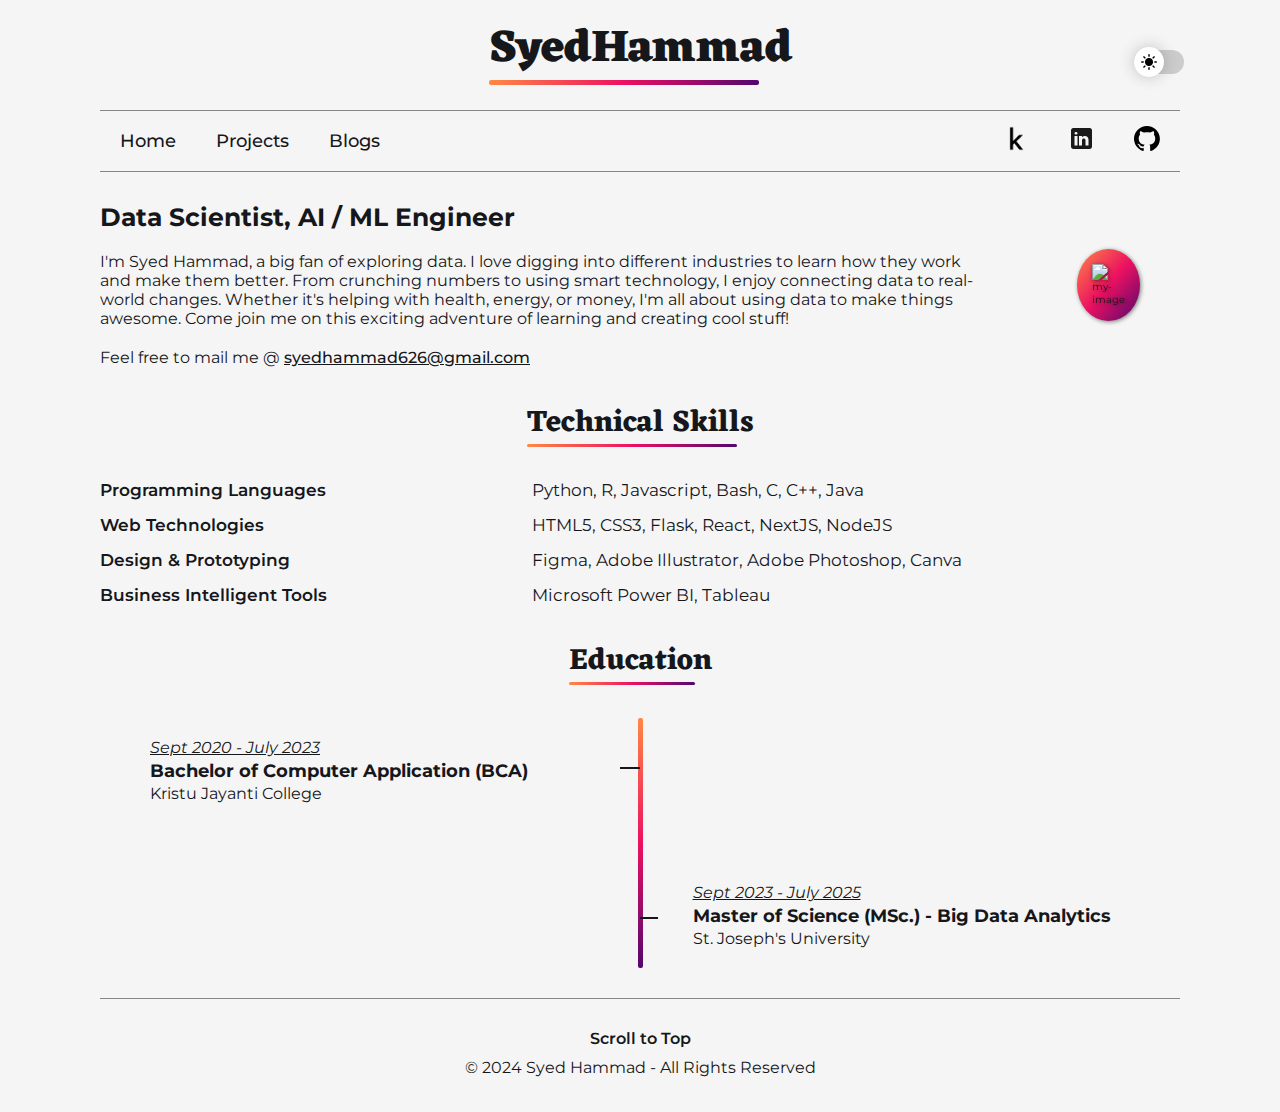
==== index.html @ 18327742 "completed home page" ====
<!DOCTYPE html>
<html lang="en">
  <head>
    <meta charset="UTF-8" />
    <meta name="viewport" content="width=device-width, initial-scale=1.0" />
    <link rel="preconnect" href="https://fonts.googleapis.com" />
    <link rel="preconnect" href="https://fonts.gstatic.com" crossorigin />
    <link
      href="https://fonts.googleapis.com/css2?family=Eczar:wght@400..800&family=Montserrat:ital,wght@0,100..900;1,100..900&display=swap"
      rel="stylesheet"
    />
    <link
      rel="stylesheet"
      href="https://cdnjs.cloudflare.com/ajax/libs/animate.css/4.1.1/animate.min.css"
    />
    <link rel="stylesheet" href="./style.css" />
    <title>Syed Hammad Portfolio</title>
  </head>
  <body>
    <header>
      <div class="heading">
        <h1 class="animate__animated animate__lightSpeedInLeft">SyedHammad</h1>
        <div class="heading-gradient"></div>
      </div>
      <nav class="animate__animated animate__fadeInRight animate__delay-0.5s">
        <ul>
          <li><a href="#">Home</a></li>
          <li><a href="/projects.html">Projects</a></li>
          <li><a href="/blogs.html">Blogs</a></li>
        </ul>
        <ul>
          <li>
            <a href="https://www.kaggle.com/starcoder06" target="_blank">
              <img
                src="./images/kaggle.png"
                alt="kaggle logo"
                class="kaggle-img"
              />
            </a>
          </li>
          <li>
            <a
              href="https://www.linkedin.com/in/syed-hammad-8ab98a194?lipi=urn%3Ali%3Apage%3Ad_flagship3_profile_view_base_contact_details%3By6BlKfgRSg2S%2FctoEmCOnQ%3D%3D"
              target="_blank"
            >
              <img
                src="./images/In-Blue-34.png"
                alt="LinkedIn logo"
                class="linkedin-img"
              />
            </a>
          </li>
          <li>
            <a href="https://github.com/SyedHammad06" target="_blank">
              <img
                src="./images/github-mark.svg"
                alt="github logo"
                class="github-img"
              />
            </a>
          </li>
        </ul>
      </nav>
    </header>
    <label id="switch" class="switch">
      <input type="checkbox" onchange="toggleTheme()" id="slider" />
      <span class="slider round"></span>
    </label>
    <main class="animate__animated animate__fadeIn animate__delay-0.5s">
      <aside>
        <h2>Data Scientist, AI / ML Engineer</h2>
        <p>
          I'm Syed Hammad, a big fan of exploring data. I love digging into
          different industries to learn how they work and make them better. From
          crunching numbers to using smart technology, I enjoy connecting data
          to real-world changes. Whether it's helping with health, energy, or
          money, I'm all about using data to make things awesome. Come join me
          on this exciting adventure of learning and creating cool stuff!
        </p>
        <p class="mail">
          Feel free to mail me @ <span>syedhammad626@gmail.com</span>
        </p>
      </aside>
      <aside>
        <div class="circle">
          <img src="./images/me.png" alt="my-image" />
        </div>
      </aside>
    </main>
    <section class="animate__animated animate__fadeIn animate__delay-0.5s">
      <div class="sub-heading">
        <h3>Technical Skills</h3>
        <div class="sub-heading-gradient"></div>
      </div>
      <div class="skills">
        <div class="skills-left">
          <p>Programming Languages</p>
          <p>Web Technologies</p>
          <p>Design & Prototyping</p>
          <p>Business Intelligent Tools</p>
        </div>
        <div class="skills-right">
          <p>Python, R, Javascript, Bash, C, C++, Java</p>
          <p>HTML5, CSS3, Flask, React, NextJS, NodeJS</p>
          <p>Figma, Adobe Illustrator, Adobe Photoshop, Canva</p>
          <p>Microsoft Power BI, Tableau</p>
        </div>
      </div>
    </section>
    <section class="animate__animated animate__fadeIn animate__delay-0.5s">
      <div class="sub-heading">
        <h3>Education</h3>
        <div class="sub-heading-gradient-2"></div>
      </div>
      <div class="education">
        <div class="education-1">
          <p class="year">Sept 2020 - July 2023</p>
          <p class="course">Bachelor of Computer Application (BCA)</p>
          <p class="clg">Kristu Jayanti College</p>
        </div>
        <div class="tree"></div>
        <div class="education-2">
          <p class="year">Sept 2023 - July 2025</p>
          <p class="course">Master of Science (MSc.) - Big Data Analytics</p>
          <p class="clg">St. Joseph's University</p>
        </div>
      </div>
    </section>
    <footer>
      <a href="#">Scroll to Top</a>
      <p>&copy; 2024 Syed Hammad - All Rights Reserved</p>
    </footer>
    <script>
      // function to set a given theme/color-scheme
      function setTheme(themeName) {
        localStorage.setItem('theme', themeName);
        document.documentElement.className = themeName;
      }

      // function to toggle between light and dark theme
      function toggleTheme() {
        if (localStorage.getItem('theme') === 'theme-dark') {
          setTheme('theme-light');
        } else {
          setTheme('theme-dark');
        }
      }

      // Immediately invoked function to set the theme on initial load
      (function () {
        if (localStorage.getItem('theme') === 'theme-dark') {
          setTheme('theme-dark');
        } else {
          setTheme('theme-light');
        }
      })();
    </script>
  </body>
</html>
---- style.css ----
/* :root {
  --gradient-1: #ff8844;
  --gradient-2: #ec1161;
  --gradient-3: #52076f;
  --color-grey: #868686;
  --color-white: #fff;
  --color-black: #000;
} */

.theme-light {
  --gradient-1: #ff8844;
  --gradient-2: #ec1161;
  --gradient-3: #52076f;
  --color-grey: #868686;
  --color-white: #f5f5f5;
  --color-black: #15171b;
}

.theme-dark {
  --gradient-1: #ff8844;
  --gradient-2: #ec1161;
  --gradient-3: #52076f;
  --color-grey: #868686;
  --color-white: #15171b;
  --color-black: #f5f5f5;
}

.theme-dark nav img {
  filter: invert(1);
}

* {
  margin: 0;
  padding: 0;
  box-sizing: border-box;
}

html {
  font-size: 62.5%;
  scroll-behavior: smooth;
}

body {
  font-family: 'Montserrat', sans-serif;
  padding-top: 1rem;
  padding-bottom: 2rem;
  padding-left: min(10%, 10rem);
  padding-right: min(10%, 10rem);
  color: var(--color-black);
  background-color: var(--color-white);
}

.heading {
  width: 100%;
  display: grid;
  justify-content: center;
}

h1 {
  font-family: 'Eczar', serif;
  font-weight: 800;
  font-size: 4.5rem;
}

.heading-gradient {
  width: 9ch;
  height: 5px;
  font-size: 4.6rem;
  background: linear-gradient(
    to right,
    var(--gradient-1),
    var(--gradient-2),
    var(--gradient-3)
  );
  margin-top: -1rem;
  border-radius: 2px;
}

nav {
  border-top: 1px solid var(--color-grey);
  border-bottom: 1px solid var(--color-grey);
  margin: 2rem 0 3rem 0;
  display: flex;
  justify-content: space-between;
  padding: 1.5rem 2rem;
}

nav ul {
  display: flex;
  align-items: center;
  gap: 4rem;
}

nav li {
  list-style: none;
}

nav a {
  text-decoration: none;
  color: var(--color-black);
  font-size: 1.8rem;
  font-weight: 500;
}

nav img {
  height: 2.5rem;
  width: auto;
}

main {
  display: flex;
  align-items: center;
  gap: 5rem;
}

aside {
  display: flex;
  flex-direction: column;
  gap: 2rem;
}

aside img {
  width: 28rem;
  height: auto;
  filter: drop-shadow(1px 1px 2px rgba(0, 0, 0, 0.5));
}

aside h2 {
  font-size: 2.5rem;
}

aside p {
  font-size: 1.6rem;
}

.github svg {
  fill: var(--color-black);
}

.mail span {
  text-decoration: underline;
  font-weight: 500;
}

.circle {
  background: linear-gradient(
    to right bottom,
    var(--gradient-1),
    var(--gradient-2),
    var(--gradient-3)
  );
  padding: 1.5rem;
  border-radius: 50%;
  margin: 0 4rem;
  filter: drop-shadow(1px 1px 2px rgba(0, 0, 0, 0.5));
}

section {
  margin: 3rem 0;
}

.sub-heading {
  width: 100%;
  display: grid;
  justify-content: center;
}

h3 {
  font-family: 'Eczar', serif;
  font-size: 3rem;
}

.sub-heading-gradient {
  width: 10ch;
  height: 3px;
  font-size: 3.1rem;
  background: linear-gradient(
    to right,
    var(--gradient-1),
    var(--gradient-2),
    var(--gradient-3)
  );
  margin-top: -0.6rem;
  border-radius: 2px;
}

.skills {
  display: flex;
  align-items: center;
  font-size: 1.7rem;
  margin-top: 3rem;
}

.skills p:not(:last-child) {
  margin-bottom: 1.5rem;
}

.skills-left {
  flex: 40%;
  font-weight: 600;
}

.skills-right {
  flex: 60%;
}

.sub-heading-gradient-2 {
  width: 6ch;
  height: 3px;
  font-size: 3.1rem;
  background: linear-gradient(
    to right,
    var(--gradient-1),
    var(--gradient-2),
    var(--gradient-3)
  );
  margin-top: -0.6rem;
  border-radius: 2px;
}

.tree {
  width: 5px;
  height: 25rem;
  font-size: 3.1rem;
  background: linear-gradient(
    to bottom,
    var(--gradient-1),
    var(--gradient-2),
    var(--gradient-3)
  );
  border-radius: 2px;
}

.education {
  display: flex;
  margin: 3rem 0;
  position: relative;
}

.education-1,
.education-2 {
  flex: 49%;
  padding-left: 5rem;
  font-size: 1.6rem;
}

.education-1 {
  margin-top: 2rem;
}

.education-1::after {
  content: '';
  position: absolute;
  display: block;
  width: 2rem;
  height: 2px;
  top: 20%;
  right: 50%;
  transform: translateY(-50%);
  background-color: var(--color-black);
}

.education-2 {
  align-self: flex-end;
  margin-bottom: 2rem;
}

.education-2::after {
  content: '';
  position: absolute;
  display: block;
  width: 1.8rem;
  height: 2px;
  top: 80%;
  left: 50%;
  transform: translateY(-50%);
  background-color: var(--color-black);
}

.year {
  font-style: italic;
  text-decoration: underline;
}

.course {
  font-size: 1.8rem;
  font-weight: 700;
  margin: 0.25rem 0;
}

footer {
  border-top: 1px solid var(--color-grey);
  padding-top: 2rem;
  padding-bottom: 1.5rem;
  text-align: center;
  font-size: 1.6rem;
}

footer a {
  display: inline-block;
  padding: 1rem;
  color: inherit;
  text-decoration: none;
  font-weight: 600;
}

.switch {
  position: absolute;
  top: 5.5%;
  right: 7.5%;
  display: inline-block;
  width: 50px;
  height: 24px;
}

/* Hide default HTML checkbox */
.switch input {
  opacity: 0;
  width: 0;
  height: 0;
}

/* The slider */
.slider {
  position: absolute;
  cursor: pointer;
  top: 0;
  left: 0;
  right: 0;
  bottom: 0;
  background-color: #ccc;
  -webkit-transition: 0.4s;
  transition: 0.4s;
}

.slider:before {
  position: absolute;
  content: '';
  height: 10px;
  width: 10px;
  left: 0px;
  bottom: 4px;
  padding: 10px;
  top: 0;
  bottom: 0;
  margin: auto 0;
  -webkit-transition: 0.4s;
  transition: 0.4s;
  box-shadow: 0 0px 15px #2020203d;
  background: white url('/images/sun.png');
  background-repeat: no-repeat;
  background-position: center;
}

input:checked + .slider {
  background-color: #545b65;
}

input:focus + .slider {
  box-shadow: 0 0 1px #15171b;
}

input:checked + .slider:before {
  -webkit-transform: translateX(20px);
  -ms-transform: translateX(20px);
  transform: translateX(20px);
  background: white url('/images/moon.png');
  background-repeat: no-repeat;
  background-position: center;
}

/* Rounded sliders */
.slider.round {
  border-radius: 34px;
}

.slider.round:before {
  border-radius: 50%;
}

@media (max-width: 768px) {
  body {
    padding-left: min(5%, 10rem);
    padding-right: min(5%, 10rem);
  }

  main {
    gap: 5%;
  }

  aside {
    flex: unset;
  }

  aside img {
    width: 22rem;
    height: auto;
  }

  .circle {
    width: 25rem;
    height: 25rem;
    margin: 0 auto;
    display: grid;
    place-items: center;
  }

  .education-1 {
    padding-left: 0;
  }

  .education-2 {
    padding-left: 5%;
  }
}

@media (max-width: 500px) {
  html {
    font-size: 50%;
  }

  .switch {
    width: 30px;
    height: 15px;
  }

  .slider:before {
    height: 6px;
    width: 6px;
    left: 0px;
    bottom: 0;
    padding: 8px;
  }

  input:checked + .slider:before {
    -webkit-transform: translateX(10px);
    -ms-transform: translateX(10px);
    transform: translateX(10px);
  }

  aside:is(:last-of-type) {
    margin-bottom: 3rem;
  }

  main {
    display: flex;
    flex-direction: column-reverse;
  }

  h1 {
    font-size: 3.8rem;
  }

  .heading-gradient {
    width: 9ch;
    height: 4px;
    font-size: 4rem;
  }

  nav {
    padding: 1rem 1.5rem;
  }

  nav ul {
    gap: 2rem;
  }

  .skills-left p,
  .skills-right p {
    display: block;
    height: 3.2rem;
  }

  .skills {
    font-size: 1.6rem;
    align-items: flex-start;
    gap: 1rem;
  }
}

@media (min-width: 1440px) {
  body {
    max-width: 1440px;
    margin: 0 auto;
    position: relative;
  }

  .switch {
    top: 3.5%;
  }
}
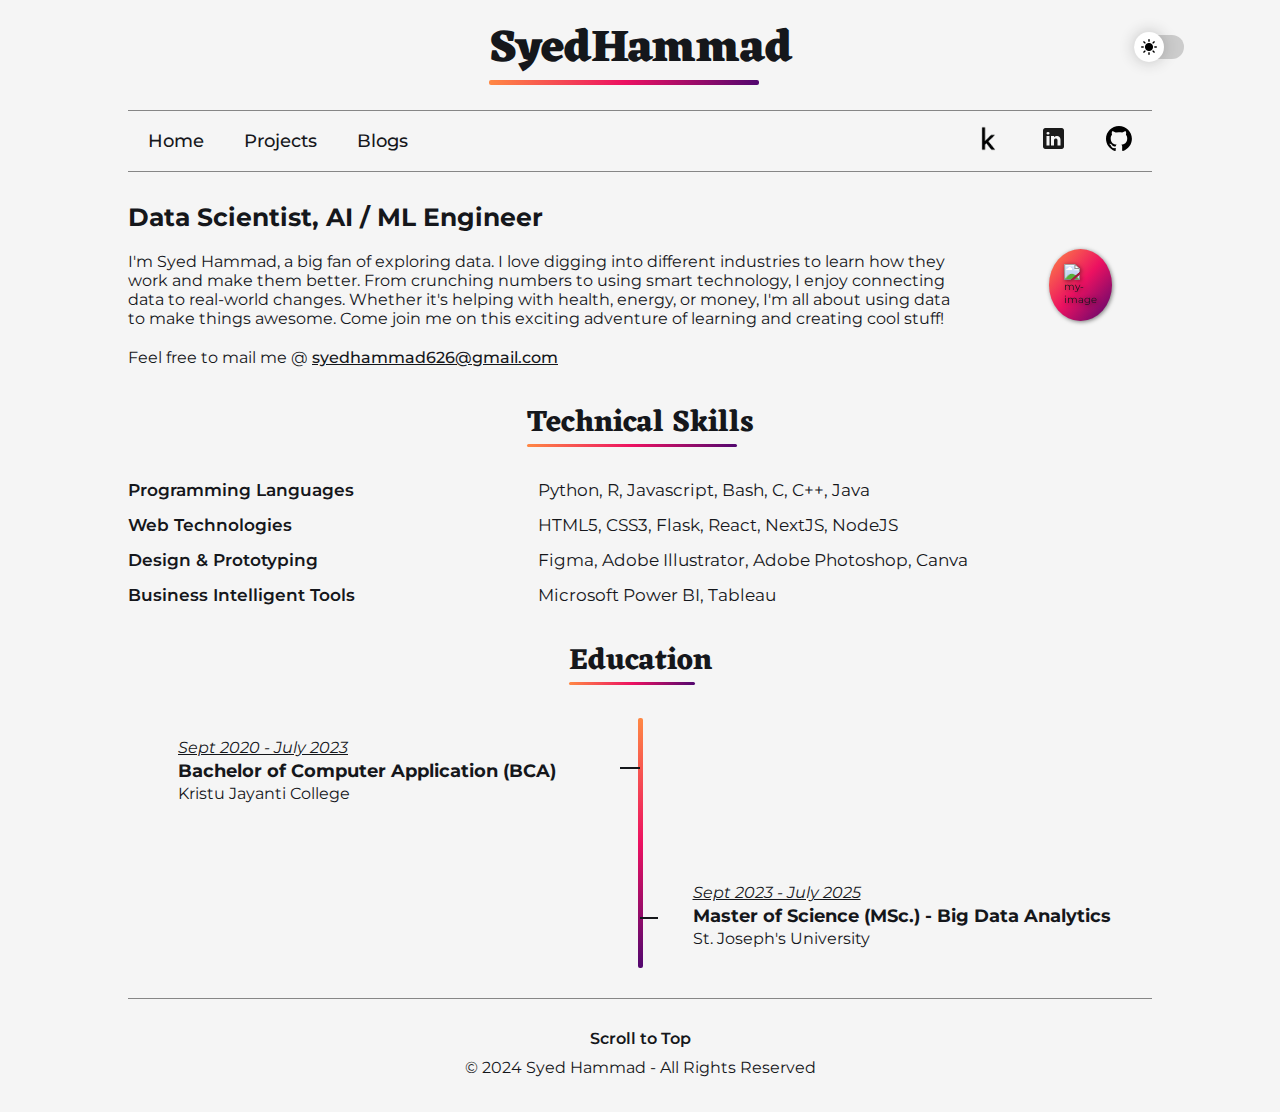
==== commit 1b53404f: "fixed animation issue" ====
--- a/index.html
+++ b/index.html
@@ -9,20 +9,16 @@
       href="https://fonts.googleapis.com/css2?family=Eczar:wght@400..800&family=Montserrat:ital,wght@0,100..900;1,100..900&display=swap"
       rel="stylesheet"
     />
-    <link
-      rel="stylesheet"
-      href="https://cdnjs.cloudflare.com/ajax/libs/animate.css/4.1.1/animate.min.css"
-    />
     <link rel="stylesheet" href="./style.css" />
     <title>Syed Hammad Portfolio</title>
   </head>
   <body>
     <header>
       <div class="heading">
-        <h1 class="animate__animated animate__lightSpeedInLeft">SyedHammad</h1>
+        <h1>SyedHammad</h1>
         <div class="heading-gradient"></div>
       </div>
-      <nav class="animate__animated animate__fadeInRight animate__delay-0.5s">
+      <nav>
         <ul>
           <li><a href="#">Home</a></li>
           <li><a href="/projects.html">Projects</a></li>
@@ -66,7 +62,7 @@
       <input type="checkbox" onchange="toggleTheme()" id="slider" />
       <span class="slider round"></span>
     </label>
-    <main class="animate__animated animate__fadeIn animate__delay-0.5s">
+    <main>
       <aside>
         <h2>Data Scientist, AI / ML Engineer</h2>
         <p>
@@ -87,7 +83,7 @@
         </div>
       </aside>
     </main>
-    <section class="animate__animated animate__fadeIn animate__delay-0.5s">
+    <section>
       <div class="sub-heading">
         <h3>Technical Skills</h3>
         <div class="sub-heading-gradient"></div>
@@ -107,7 +103,7 @@
         </div>
       </div>
     </section>
-    <section class="animate__animated animate__fadeIn animate__delay-0.5s">
+    <section>
       <div class="sub-heading">
         <h3>Education</h3>
         <div class="sub-heading-gradient-2"></div>
--- a/style.css
+++ b/style.css
@@ -44,8 +44,8 @@
   font-family: 'Montserrat', sans-serif;
   padding-top: 1rem;
   padding-bottom: 2rem;
-  padding-left: min(10%, 10rem);
-  padding-right: min(10%, 10rem);
+  padding-left: 10%;
+  padding-right: 10%;
   color: var(--color-black);
   background-color: var(--color-white);
 }
@@ -60,6 +60,7 @@
   font-family: 'Eczar', serif;
   font-weight: 800;
   font-size: 4.5rem;
+  animation: slide-in-left 1s;
 }
 
 .heading-gradient {
@@ -83,6 +84,7 @@
   display: flex;
   justify-content: space-between;
   padding: 1.5rem 2rem;
+  animation: slide-in-right 1s;
 }
 
 nav ul {
@@ -105,6 +107,11 @@
 nav img {
   height: 2.5rem;
   width: auto;
+}
+
+main,
+section {
+  animation: fade-in 1s 0.1s;
 }
 
 main {
@@ -306,7 +313,7 @@
 
 .switch {
   position: absolute;
-  top: 5.5%;
+  top: 3.5rem;
   right: 7.5%;
   display: inline-block;
   width: 50px;
@@ -347,7 +354,7 @@
   -webkit-transition: 0.4s;
   transition: 0.4s;
   box-shadow: 0 0px 15px #2020203d;
-  background: white url('/images/sun.png');
+  background: white url('./images/sun.png');
   background-repeat: no-repeat;
   background-position: center;
 }
@@ -364,7 +371,7 @@
   -webkit-transform: translateX(20px);
   -ms-transform: translateX(20px);
   transform: translateX(20px);
-  background: white url('/images/moon.png');
+  background: white url('./images/moon.png');
   background-repeat: no-repeat;
   background-position: center;
 }
@@ -380,8 +387,8 @@
 
 @media (max-width: 768px) {
   body {
-    padding-left: min(5%, 10rem);
-    padding-right: min(5%, 10rem);
+    padding-left: 5%;
+    padding-right: 5%;
   }
 
   main {
@@ -476,6 +483,15 @@
     align-items: flex-start;
     gap: 1rem;
   }
+
+  .education-1,
+  .education-2 {
+    font-size: 1.4rem;
+  }
+
+  .course {
+    font-size: 1.5rem;
+  }
 }
 
 @media (min-width: 1440px) {
@@ -489,3 +505,41 @@
     top: 3.5%;
   }
 }
+
+@keyframes slide-in-left {
+  from {
+    transform: translateX(100%);
+    opacity: 0;
+  }
+
+  to {
+    transform: translateX(0%);
+    opacity: 1;
+  }
+}
+
+@keyframes slide-in-right {
+  from {
+    transform: translateX(-100%);
+    opacity: 0;
+  }
+
+  to {
+    transform: translateX(0%);
+    opacity: 1;
+  }
+}
+
+@keyframes fade-in {
+  0% {
+    transform: scale(0.5);
+    opacity: 0;
+    transition: all 0.25s;
+  }
+
+  100% {
+    transform: scale(1);
+    opacity: 1;
+    transition: all 0.25s;
+  }
+}
